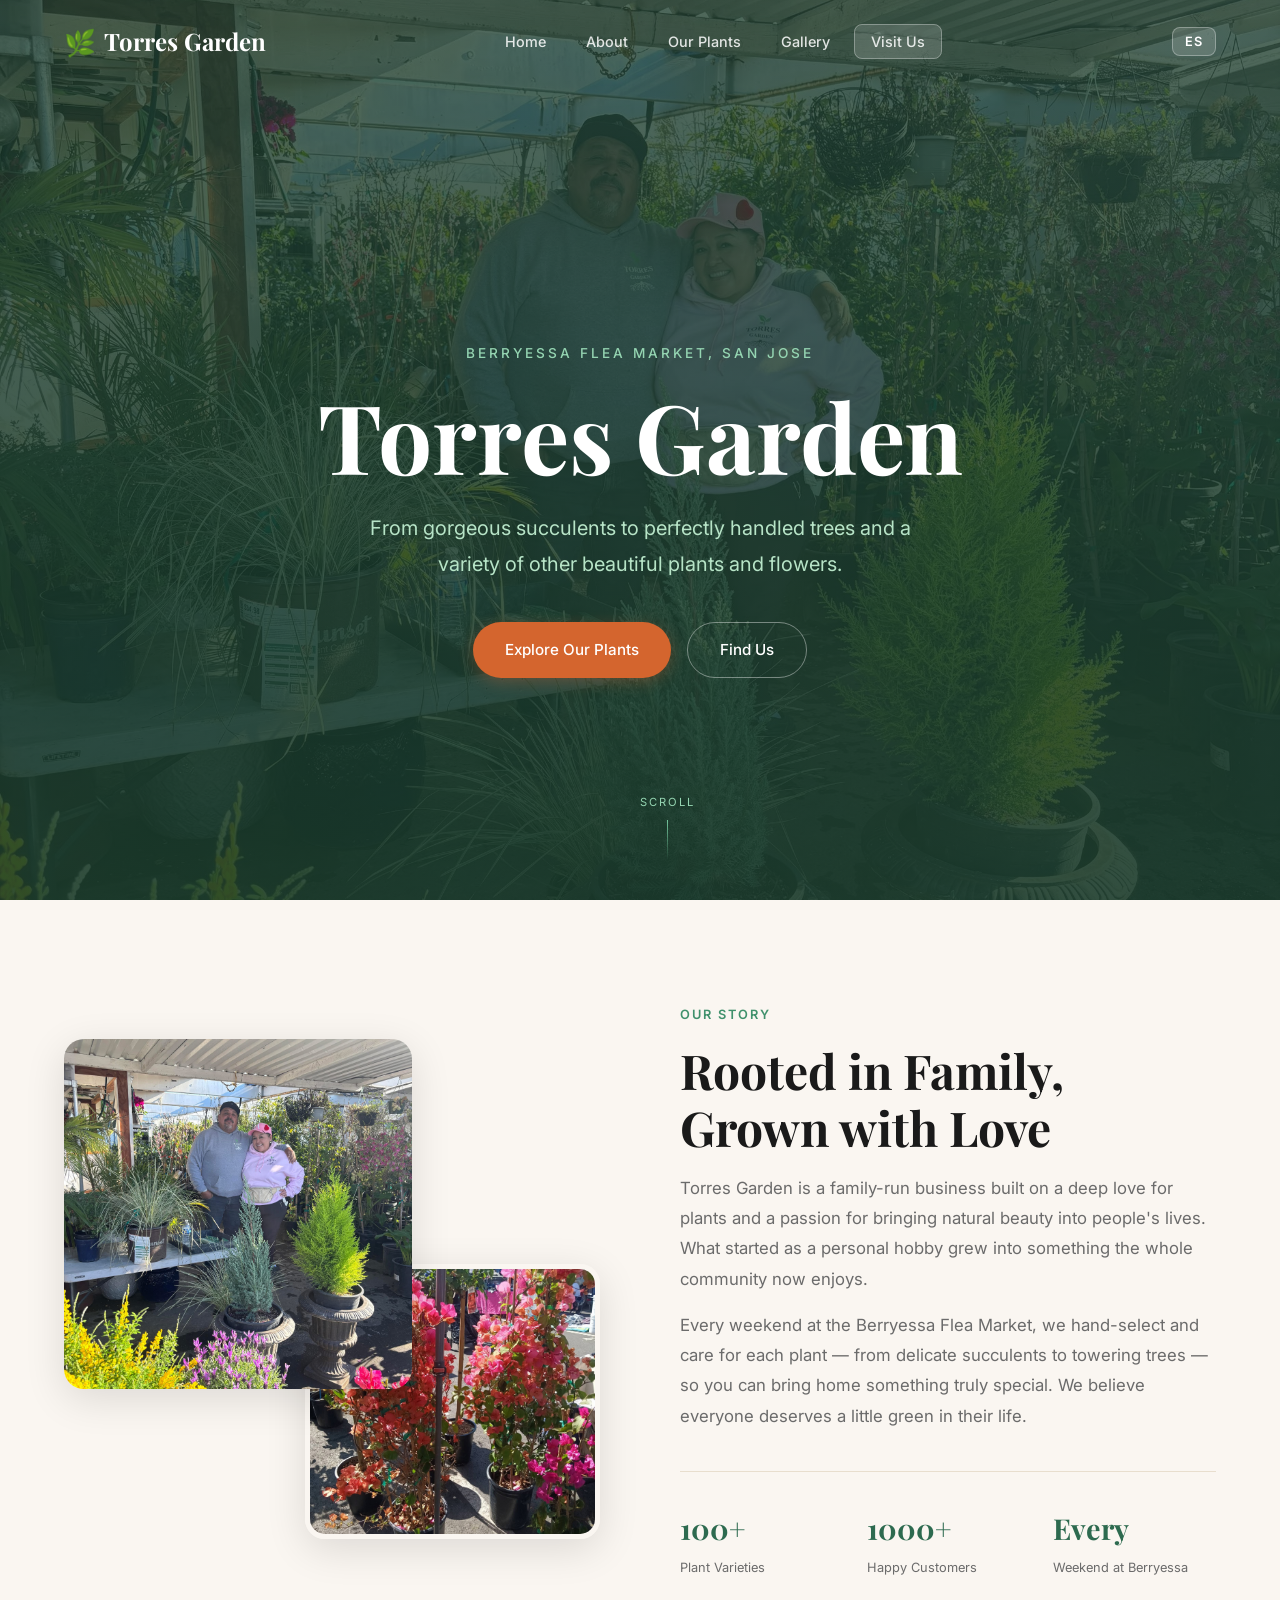
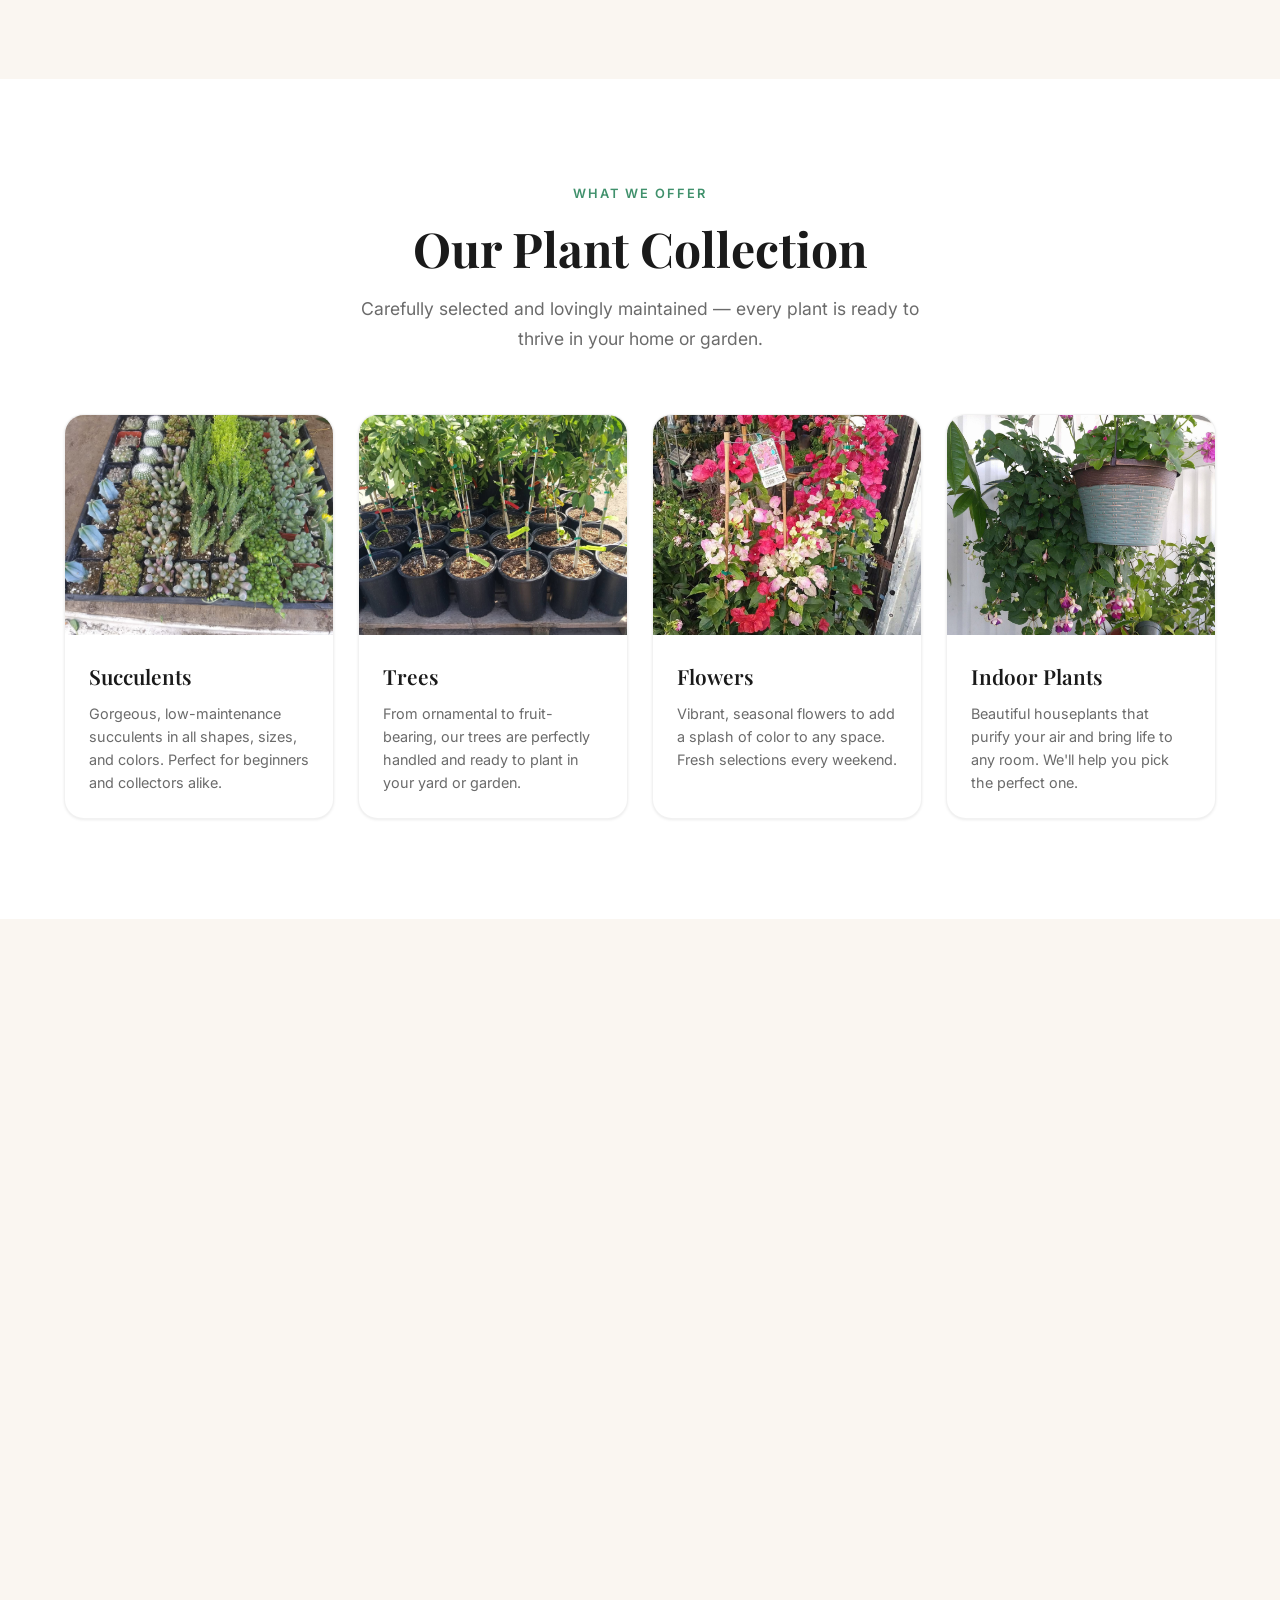
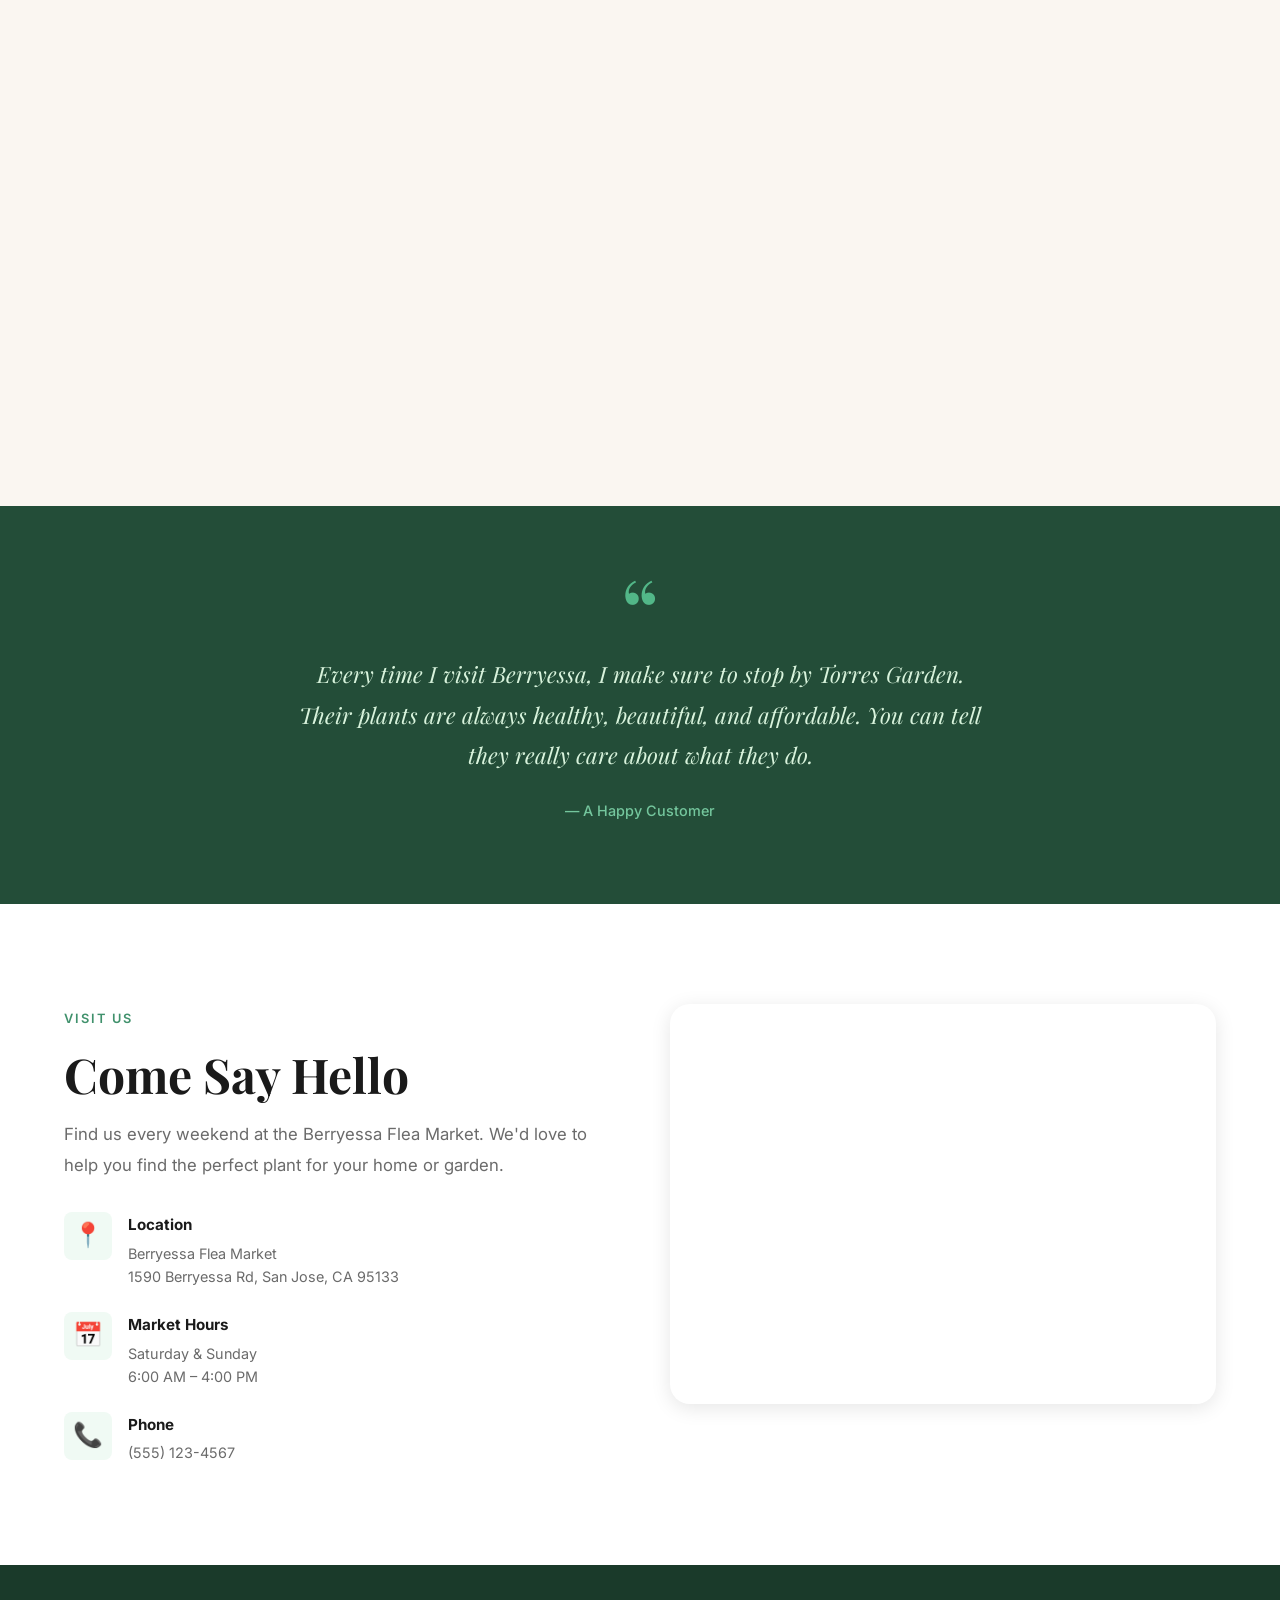
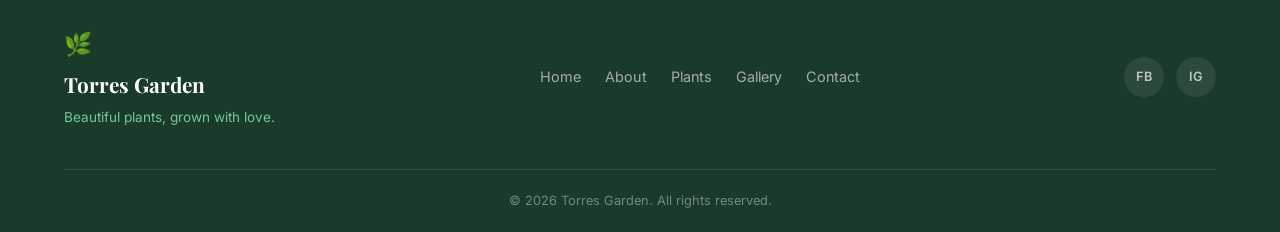
==== index.html @ 36e4b6ec "Site" ====
<!DOCTYPE html>
<html lang="en">
<head>
  <meta charset="UTF-8">
  <meta name="viewport" content="width=device-width, initial-scale=1.0">
  <title>Torres Garden — Beautiful Plants & Flowers | Berryessa Flea Market</title>
  <meta name="description" content="From gorgeous succulents to perfectly handled trees and a variety of other beautiful plants and flowers. Visit Torres Garden at the Berryessa Flea Market.">
  <link rel="preconnect" href="https://fonts.googleapis.com">
  <link rel="preconnect" href="https://fonts.gstatic.com" crossorigin>
  <link href="https://fonts.googleapis.com/css2?family=Playfair+Display:ital,wght@0,400;0,600;0,700;1,400&family=Inter:wght@300;400;500;600&display=swap" rel="stylesheet">
  <link rel="stylesheet" href="styles.css">
</head>
<body>
  <!-- Navigation -->
  <nav class="navbar" id="navbar">
    <div class="nav-container">
      <a href="#home" class="nav-logo">
        <span class="logo-icon">&#127807;</span>
        Torres Garden
      </a>
      <button class="nav-toggle" id="navToggle" aria-label="Toggle menu">
        <span></span>
        <span></span>
        <span></span>
      </button>
      <ul class="nav-links" id="navLinks">
        <li><a href="#home" data-i18n="nav_home">Home</a></li>
        <li><a href="#about" data-i18n="nav_about">About</a></li>
        <li><a href="#plants" data-i18n="nav_plants">Our Plants</a></li>
        <li><a href="#gallery" data-i18n="nav_gallery">Gallery</a></li>
        <li><a href="#contact" class="nav-cta" data-i18n="nav_contact">Visit Us</a></li>
      </ul>
      <button class="lang-toggle" id="langToggle" aria-label="Switch language">ES</button>
    </div>
  </nav>

  <!-- Hero Section -->
  <section class="hero" id="home" style="background-image: url('images/main.JPG');">
    <div class="hero-overlay"></div>
    <div class="hero-content">
      <p class="hero-subtitle" data-i18n="hero_subtitle">Berryessa Flea Market, San Jose</p>
      <h1 class="hero-title">Torres Garden</h1>
      <p class="hero-description" data-i18n="hero_description">From gorgeous succulents to perfectly handled trees and a variety of other beautiful plants and flowers.</p>
      <div class="hero-buttons">
        <a href="#plants" class="btn btn-primary" data-i18n="hero_btn_explore">Explore Our Plants</a>
        <a href="#contact" class="btn btn-outline" data-i18n="hero_btn_find">Find Us</a>
      </div>
    </div>
    <div class="hero-scroll">
      <span data-i18n="hero_scroll">Scroll</span>
      <div class="scroll-line"></div>
    </div>
  </section>

  <!-- About Section -->
  <section class="section about" id="about">
    <div class="container">
      <div class="about-grid">
        <div class="about-images">
          <div class="about-img about-img-1">
            <img src="images/main.JPG" alt="Torres Garden owners at their booth" loading="lazy">
          </div>
          <div class="about-img about-img-2">
            <img src="images/IMG_7987.JPG" alt="Colorful bougainvillea at the market" loading="lazy">
          </div>
        </div>
        <div class="about-content">
          <span class="section-tag" data-i18n="about_tag">Our Story</span>
          <h2 class="section-title" data-i18n="about_title">Rooted in Family,<br>Grown with Love</h2>
          <p class="about-text" data-i18n="about_text_1">Torres Garden is a family-run business built on a deep love for plants and a passion for bringing natural beauty into people's lives. What started as a personal hobby grew into something the whole community now enjoys.</p>
          <p class="about-text" data-i18n="about_text_2">Every weekend at the Berryessa Flea Market, we hand-select and care for each plant — from delicate succulents to towering trees — so you can bring home something truly special. We believe everyone deserves a little green in their life.</p>
          <div class="about-stats">
            <div class="stat">
              <span class="stat-number">100+</span>
              <span class="stat-label" data-i18n="stat_varieties">Plant Varieties</span>
            </div>
            <div class="stat">
              <span class="stat-number">1000+</span>
              <span class="stat-label" data-i18n="stat_customers">Happy Customers</span>
            </div>
            <div class="stat">
              <span class="stat-number" data-i18n="stat_every">Every</span>
              <span class="stat-label" data-i18n="stat_weekend">Weekend at Berryessa</span>
            </div>
          </div>
        </div>
      </div>
    </div>
  </section>

  <!-- Plants Section -->
  <section class="section plants" id="plants">
    <div class="container">
      <div class="section-header">
        <span class="section-tag" data-i18n="plants_tag">What We Offer</span>
        <h2 class="section-title" data-i18n="plants_title">Our Plant Collection</h2>
        <p class="section-subtitle" data-i18n="plants_subtitle">Carefully selected and lovingly maintained — every plant is ready to thrive in your home or garden.</p>
      </div>
      <div class="plants-grid">
        <div class="plant-card">
          <div class="plant-card-img">
            <img src="images/IMG_7992.JPG" alt="Variety of beautiful succulents" loading="lazy">
          </div>
          <div class="plant-card-body">
            <h3 data-i18n="card_succulents_title">Succulents</h3>
            <p data-i18n="card_succulents_text">Gorgeous, low-maintenance succulents in all shapes, sizes, and colors. Perfect for beginners and collectors alike.</p>
          </div>
        </div>
        <div class="plant-card">
          <div class="plant-card-img">
            <img src="images/IMG_7984.JPG" alt="Citrus trees ready for planting" loading="lazy">
          </div>
          <div class="plant-card-body">
            <h3 data-i18n="card_trees_title">Trees</h3>
            <p data-i18n="card_trees_text">From ornamental to fruit-bearing, our trees are perfectly handled and ready to plant in your yard or garden.</p>
          </div>
        </div>
        <div class="plant-card">
          <div class="plant-card-img">
            <img src="images/IMG_7980.JPG" alt="Vibrant bougainvillea flowers" loading="lazy">
          </div>
          <div class="plant-card-body">
            <h3 data-i18n="card_flowers_title">Flowers</h3>
            <p data-i18n="card_flowers_text">Vibrant, seasonal flowers to add a splash of color to any space. Fresh selections every weekend.</p>
          </div>
        </div>
        <div class="plant-card">
          <div class="plant-card-img">
            <img src="images/IMG_7981.JPG" alt="Hanging basket with fuchsia" loading="lazy">
          </div>
          <div class="plant-card-body">
            <h3 data-i18n="card_indoor_title">Indoor Plants</h3>
            <p data-i18n="card_indoor_text">Beautiful houseplants that purify your air and bring life to any room. We'll help you pick the perfect one.</p>
          </div>
        </div>
      </div>
    </div>
  </section>

  <!-- Gallery Section -->
  <section class="section gallery" id="gallery">
    <div class="container">
      <div class="section-header">
        <span class="section-tag" data-i18n="gallery_tag">Gallery</span>
        <h2 class="section-title" data-i18n="gallery_title">A Look at Our Work</h2>
        <p class="section-subtitle" data-i18n="gallery_subtitle">Every plant tells a story. Here are some of our favorites.</p>
      </div>
      <div class="gallery-grid">
        <div class="gallery-item gallery-item-tall">
          <img src="images/IMG_7993.JPG" alt="Colorful bougainvillea and flower display" loading="lazy">
        </div>
        <div class="gallery-item">
          <img src="images/IMG_7983.JPG" alt="Pink calla lilies" loading="lazy">
        </div>
        <div class="gallery-item">
          <img src="images/IMG_7988.JPG" alt="Purple bougainvillea" loading="lazy">
        </div>
        <div class="gallery-item gallery-item-wide">
          <img src="images/IMG_7990.PNG" alt="Orchids on display" loading="lazy">
        </div>
        <div class="gallery-item">
          <img src="images/IMG_7991.jpg" alt="Citrus fruit tree" loading="lazy">
        </div>
        <div class="gallery-item">
          <img src="images/IMG_7986.JPG" alt="Blooming trees" loading="lazy">
        </div>
        <div class="gallery-item">
          <img src="images/IMG_7985.JPG" alt="Young trees in pots" loading="lazy">
        </div>
        <div class="gallery-item">
          <img src="images/IMG_7982.JPG" alt="Hanging basket detail" loading="lazy">
        </div>
      </div>
    </div>
  </section>

  <!-- Testimonial Section -->
  <section class="section testimonial">
    <div class="container">
      <div class="testimonial-card">
        <div class="testimonial-quote">&#8220;</div>
        <p class="testimonial-text" data-i18n="testimonial_text">Every time I visit Berryessa, I make sure to stop by Torres Garden. Their plants are always healthy, beautiful, and affordable. You can tell they really care about what they do.</p>
        <p class="testimonial-author" data-i18n="testimonial_author">— A Happy Customer</p>
      </div>
    </div>
  </section>

  <!-- Contact / Location Section -->
  <section class="section contact" id="contact">
    <div class="container">
      <div class="contact-grid">
        <div class="contact-info">
          <span class="section-tag" data-i18n="contact_tag">Visit Us</span>
          <h2 class="section-title" data-i18n="contact_title">Come Say Hello</h2>
          <p class="contact-text" data-i18n="contact_text">Find us every weekend at the Berryessa Flea Market. We'd love to help you find the perfect plant for your home or garden.</p>
          <div class="contact-details">
            <div class="contact-item">
              <div class="contact-icon">&#128205;</div>
              <div>
                <strong data-i18n="contact_location">Location</strong>
                <p>Berryessa Flea Market<br>1590 Berryessa Rd, San Jose, CA 95133</p>
              </div>
            </div>
            <div class="contact-item">
              <div class="contact-icon">&#128197;</div>
              <div>
                <strong data-i18n="contact_hours_label">Market Hours</strong>
                <p data-i18n="contact_hours_value">Saturday &amp; Sunday<br>6:00 AM – 4:00 PM</p>
              </div>
            </div>
            <div class="contact-item">
              <div class="contact-icon">&#128222;</div>
              <div>
                <strong data-i18n="contact_phone_label">Phone</strong>
                <p>(555) 123-4567</p>
              </div>
            </div>
          </div>
        </div>
        <div class="contact-map">
          <iframe
            src="https://maps.google.com/maps?q=1590+Berryessa+Rd,+San+Jose,+CA+95133&t=&z=15&ie=UTF8&iwloc=&output=embed"
            width="100%"
            height="100%"
            style="border:0; border-radius: 20px;"
            allowfullscreen=""
            loading="lazy"
            title="Berryessa Flea Market location">
          </iframe>
        </div>
      </div>
    </div>
  </section>

  <!-- Footer -->
  <footer class="footer">
    <div class="container">
      <div class="footer-content">
        <div class="footer-brand">
          <span class="logo-icon">&#127807;</span>
          <span class="footer-name">Torres Garden</span>
          <p class="footer-tagline" data-i18n="footer_tagline">Beautiful plants, grown with love.</p>
        </div>
        <div class="footer-links">
          <a href="#home" data-i18n="nav_home">Home</a>
          <a href="#about" data-i18n="nav_about">About</a>
          <a href="#plants" data-i18n="footer_plants">Plants</a>
          <a href="#gallery" data-i18n="nav_gallery">Gallery</a>
          <a href="#contact" data-i18n="footer_contact">Contact</a>
        </div>
        <div class="footer-social">
          <a href="#" class="social-link" aria-label="Facebook">FB</a>
          <a href="#" class="social-link" aria-label="Instagram">IG</a>
        </div>
      </div>
      <div class="footer-bottom">
        <p data-i18n="footer_copyright">&copy; 2026 Torres Garden. All rights reserved.</p>
      </div>
    </div>
  </footer>

  <script src="script.js"></script>
</body>
</html>
---- styles.css ----
/* ============================================
   Torres Garden — Stylesheet
   ============================================ */

/* --- CSS Variables --- */
:root {
  --green-900: #1a3a2a;
  --green-800: #234d38;
  --green-700: #2d6a4f;
  --green-600: #40916c;
  --green-500: #52b788;
  --green-400: #74c69d;
  --green-300: #95d5b2;
  --green-200: #b7e4c7;
  --green-100: #d8f3dc;
  --green-50: #f0faf4;

  --terracotta-600: #c1440e;
  --terracotta-500: #d4652e;
  --terracotta-400: #e07c4a;
  --terracotta-300: #e8a47a;
  --terracotta-100: #fdf0e8;

  --sand-100: #faf6f1;
  --sand-200: #f2ebe0;
  --sand-300: #e8dece;

  --text-900: #1a1a1a;
  --text-700: #3d3d3d;
  --text-500: #6b6b6b;
  --text-300: #a3a3a3;

  --white: #ffffff;
  --shadow-sm: 0 1px 3px rgba(0,0,0,0.08);
  --shadow-md: 0 4px 20px rgba(0,0,0,0.1);
  --shadow-lg: 0 10px 40px rgba(0,0,0,0.12);
  --shadow-xl: 0 20px 60px rgba(0,0,0,0.15);

  --radius-sm: 8px;
  --radius-md: 12px;
  --radius-lg: 20px;
  --radius-xl: 28px;

  --font-display: 'Playfair Display', Georgia, serif;
  --font-body: 'Inter', -apple-system, sans-serif;

  --transition: 0.3s cubic-bezier(0.4, 0, 0.2, 1);
}

/* --- Reset & Base --- */
*, *::before, *::after {
  margin: 0;
  padding: 0;
  box-sizing: border-box;
}

html {
  scroll-behavior: smooth;
  scroll-padding-top: 80px;
}

body {
  font-family: var(--font-body);
  color: var(--text-700);
  line-height: 1.7;
  background: var(--white);
  overflow-x: hidden;
}

img {
  max-width: 100%;
  display: block;
}

a {
  text-decoration: none;
  color: inherit;
}

/* --- Container --- */
.container {
  max-width: 1200px;
  margin: 0 auto;
  padding: 0 24px;
}

/* --- Section --- */
.section {
  padding: 100px 0;
}

.section-tag {
  display: inline-block;
  font-family: var(--font-body);
  font-size: 0.8rem;
  font-weight: 600;
  letter-spacing: 2px;
  text-transform: uppercase;
  color: var(--green-600);
  margin-bottom: 16px;
}

.section-title {
  font-family: var(--font-display);
  font-size: clamp(2rem, 4vw, 3rem);
  font-weight: 700;
  color: var(--text-900);
  line-height: 1.2;
  margin-bottom: 16px;
}

.section-subtitle {
  font-size: 1.1rem;
  color: var(--text-500);
  max-width: 560px;
  margin: 0 auto;
}

.section-header {
  text-align: center;
  margin-bottom: 60px;
}

/* --- Placeholder Images --- */
.placeholder-img {
  width: 100%;
  height: 100%;
  display: flex;
  flex-direction: column;
  align-items: center;
  justify-content: center;
  background: linear-gradient(135deg, var(--green-100), var(--sand-200));
  border-radius: var(--radius-md);
  position: relative;
  overflow: hidden;
}

.placeholder-img span {
  font-size: 3.5rem;
  margin-bottom: 8px;
}

.placeholder-img::after {
  content: attr(data-label);
  font-size: 0.75rem;
  font-weight: 500;
  color: var(--green-700);
  letter-spacing: 1px;
  text-transform: uppercase;
  opacity: 0.7;
}

.placeholder-img p {
  font-size: 0.8rem;
  color: var(--text-500);
  margin-top: 4px;
}

/* ============================================
   NAVIGATION
   ============================================ */
.navbar {
  position: fixed;
  top: 0;
  left: 0;
  right: 0;
  z-index: 1000;
  padding: 20px 0;
  transition: var(--transition);
}

.navbar.scrolled {
  background: rgba(255, 255, 255, 0.95);
  backdrop-filter: blur(20px);
  padding: 12px 0;
  box-shadow: var(--shadow-sm);
}

.nav-container {
  max-width: 1200px;
  margin: 0 auto;
  padding: 0 24px;
  display: flex;
  align-items: center;
  justify-content: space-between;
}

.nav-logo {
  font-family: var(--font-display);
  font-size: 1.5rem;
  font-weight: 700;
  color: var(--white);
  display: flex;
  align-items: center;
  gap: 8px;
  transition: var(--transition);
}

.navbar.scrolled .nav-logo {
  color: var(--green-800);
}

.logo-icon {
  font-size: 1.6rem;
}

.nav-links {
  display: flex;
  align-items: center;
  gap: 8px;
  list-style: none;
}

.nav-links a {
  font-size: 0.9rem;
  font-weight: 500;
  color: rgba(255, 255, 255, 0.85);
  padding: 8px 16px;
  border-radius: var(--radius-sm);
  transition: var(--transition);
}

.nav-links a:hover {
  color: var(--white);
  background: rgba(255, 255, 255, 0.1);
}

.navbar.scrolled .nav-links a {
  color: var(--text-700);
}

.navbar.scrolled .nav-links a:hover {
  color: var(--green-700);
  background: var(--green-50);
}

.nav-cta {
  background: rgba(255, 255, 255, 0.15) !important;
  border: 1px solid rgba(255, 255, 255, 0.3);
}

.nav-cta:hover {
  background: rgba(255, 255, 255, 0.25) !important;
}

.navbar.scrolled .nav-cta {
  background: var(--green-700) !important;
  color: var(--white) !important;
  border-color: var(--green-700);
}

.navbar.scrolled .nav-cta:hover {
  background: var(--green-800) !important;
}

/* Language Toggle */
.lang-toggle {
  font-family: var(--font-body);
  font-size: 0.8rem;
  font-weight: 600;
  letter-spacing: 1px;
  color: var(--white);
  background: rgba(255, 255, 255, 0.15);
  border: 1.5px solid rgba(255, 255, 255, 0.3);
  border-radius: var(--radius-sm);
  padding: 6px 12px;
  cursor: pointer;
  transition: var(--transition);
  margin-left: 8px;
}

.lang-toggle:hover {
  background: rgba(255, 255, 255, 0.25);
}

.navbar.scrolled .lang-toggle {
  color: var(--green-800);
  background: var(--green-50);
  border-color: var(--green-200);
}

.navbar.scrolled .lang-toggle:hover {
  background: var(--green-100);
}

/* Mobile Toggle */
.nav-toggle {
  display: none;
  flex-direction: column;
  gap: 5px;
  background: none;
  border: none;
  cursor: pointer;
  padding: 4px;
}

.nav-toggle span {
  width: 24px;
  height: 2px;
  background: var(--white);
  border-radius: 2px;
  transition: var(--transition);
}

.navbar.scrolled .nav-toggle span {
  background: var(--text-700);
}

/* ============================================
   HERO
   ============================================ */
.hero {
  position: relative;
  min-height: 100vh;
  display: flex;
  align-items: center;
  justify-content: center;
  background-color: var(--green-900);
  background-image: url('images/main.JPG');
  background-size: cover;
  background-position: center 30%;
  overflow: hidden;
}

.hero::before {
  content: '';
  position: absolute;
  inset: 0;
  background: rgba(26, 58, 42, 0.65);
}

.hero-overlay {
  position: absolute;
  inset: 0;
  background: linear-gradient(to bottom, rgba(26, 58, 42, 0.3), rgba(26, 58, 42, 0.7));
}

.hero-content {
  position: relative;
  text-align: center;
  padding: 0 24px;
  padding-top: 120px;
  max-width: 800px;
}

.hero-subtitle {
  font-size: 0.85rem;
  font-weight: 500;
  letter-spacing: 3px;
  text-transform: uppercase;
  color: var(--green-300);
  margin-bottom: 20px;
  opacity: 0;
  transform: translateY(20px);
  animation: fadeUp 0.8s 0.2s forwards;
}

.hero-title {
  font-family: var(--font-display);
  font-size: clamp(3rem, 8vw, 6rem);
  font-weight: 700;
  color: var(--white);
  line-height: 1.05;
  margin-bottom: 24px;
  opacity: 0;
  transform: translateY(20px);
  animation: fadeUp 0.8s 0.4s forwards;
}

.hero-description {
  font-size: clamp(1rem, 2vw, 1.25rem);
  color: var(--green-200);
  max-width: 560px;
  margin: 0 auto 40px;
  line-height: 1.8;
  opacity: 0;
  transform: translateY(20px);
  animation: fadeUp 0.8s 0.6s forwards;
}

.hero-buttons {
  display: flex;
  gap: 16px;
  justify-content: center;
  flex-wrap: wrap;
  opacity: 0;
  transform: translateY(20px);
  animation: fadeUp 0.8s 0.8s forwards;
}

.hero-scroll {
  position: absolute;
  bottom: 40px;
  left: 50%;
  transform: translateX(-50%);
  display: flex;
  flex-direction: column;
  align-items: center;
  gap: 8px;
  opacity: 0;
  animation: fadeUp 0.8s 1.2s forwards;
}

.hero-scroll span {
  font-size: 0.7rem;
  letter-spacing: 2px;
  text-transform: uppercase;
  color: var(--green-300);
}

.scroll-line {
  width: 1px;
  height: 40px;
  background: linear-gradient(to bottom, var(--green-400), transparent);
  animation: scrollPulse 2s infinite;
}

/* --- Buttons --- */
.btn {
  display: inline-flex;
  align-items: center;
  padding: 14px 32px;
  font-family: var(--font-body);
  font-size: 0.95rem;
  font-weight: 500;
  border-radius: var(--radius-xl);
  transition: var(--transition);
  cursor: pointer;
  border: none;
}

.btn-primary {
  background: var(--terracotta-500);
  color: var(--white);
  box-shadow: 0 4px 15px rgba(212, 101, 46, 0.3);
}

.btn-primary:hover {
  background: var(--terracotta-600);
  transform: translateY(-2px);
  box-shadow: 0 6px 25px rgba(212, 101, 46, 0.4);
}

.btn-outline {
  background: transparent;
  color: var(--white);
  border: 1.5px solid rgba(255, 255, 255, 0.4);
}

.btn-outline:hover {
  background: rgba(255, 255, 255, 0.1);
  border-color: rgba(255, 255, 255, 0.7);
  transform: translateY(-2px);
}

/* ============================================
   ABOUT
   ============================================ */
.about {
  background: var(--sand-100);
}

.about-grid {
  display: grid;
  grid-template-columns: 1fr 1fr;
  gap: 80px;
  align-items: center;
}

.about-images {
  position: relative;
  height: 500px;
}

.about-img {
  position: absolute;
  border-radius: var(--radius-lg);
  overflow: hidden;
  box-shadow: var(--shadow-lg);
}

.about-img img {
  width: 100%;
  height: 100%;
  object-fit: cover;
}

.about-img-1 {
  width: 65%;
  height: 70%;
  top: 0;
  left: 0;
  z-index: 2;
}

.about-img-2 {
  width: 55%;
  height: 55%;
  bottom: 0;
  right: 0;
  z-index: 1;
  border: 5px solid var(--sand-100);
}

.about-text {
  font-size: 1.05rem;
  color: var(--text-500);
  margin-bottom: 16px;
  line-height: 1.8;
}

.about-stats {
  display: grid;
  grid-template-columns: repeat(3, 1fr);
  gap: 24px;
  margin-top: 40px;
  padding-top: 32px;
  border-top: 1px solid var(--sand-300);
}

.stat-number {
  display: block;
  font-family: var(--font-display);
  font-size: 1.8rem;
  font-weight: 700;
  color: var(--green-700);
}

.stat-label {
  display: block;
  font-size: 0.8rem;
  color: var(--text-500);
  margin-top: 4px;
}

/* ============================================
   PLANTS
   ============================================ */
.plants {
  background: var(--white);
}

.plants-grid {
  display: grid;
  grid-template-columns: repeat(4, 1fr);
  gap: 24px;
}

.plant-card {
  background: var(--white);
  border-radius: var(--radius-lg);
  overflow: hidden;
  box-shadow: var(--shadow-sm);
  border: 1px solid rgba(0, 0, 0, 0.05);
  transition: var(--transition);
}

.plant-card:hover {
  transform: translateY(-8px);
  box-shadow: var(--shadow-lg);
}

.plant-card-img {
  height: 220px;
  overflow: hidden;
}

.plant-card-img img {
  width: 100%;
  height: 100%;
  object-fit: cover;
  transition: transform 0.4s ease;
}

.plant-card:hover .plant-card-img img {
  transform: scale(1.08);
}

.placeholder-succulent { background: linear-gradient(135deg, #d8f3dc, #b7e4c7) !important; }
.placeholder-tree { background: linear-gradient(135deg, #b7e4c7, #95d5b2) !important; }
.placeholder-flower { background: linear-gradient(135deg, #fdf0e8, #e8a47a) !important; }
.placeholder-indoor { background: linear-gradient(135deg, #d8f3dc, #f0faf4) !important; }

.plant-card-body {
  padding: 24px;
}

.plant-card-body h3 {
  font-family: var(--font-display);
  font-size: 1.3rem;
  font-weight: 600;
  color: var(--text-900);
  margin-bottom: 8px;
}

.plant-card-body p {
  font-size: 0.9rem;
  color: var(--text-500);
  line-height: 1.6;
}

/* ============================================
   GALLERY
   ============================================ */
.gallery {
  background: var(--sand-100);
}

.gallery-grid {
  display: grid;
  grid-template-columns: repeat(4, 1fr);
  grid-auto-rows: 250px;
  gap: 16px;
}

.gallery-item {
  border-radius: var(--radius-md);
  overflow: hidden;
  cursor: pointer;
  transition: var(--transition);
}

.gallery-item img {
  width: 100%;
  height: 100%;
  object-fit: cover;
  transition: transform 0.4s ease;
}

.gallery-item:hover {
  transform: scale(1.02);
  box-shadow: var(--shadow-md);
}

.gallery-item:hover img {
  transform: scale(1.05);
}

.gallery-item-tall {
  grid-row: span 2;
}

.gallery-item-wide {
  grid-column: span 2;
}

.gallery-ph {
  border-radius: 0 !important;
}

/* ============================================
   TESTIMONIAL
   ============================================ */
.testimonial {
  background: var(--green-800);
  padding: 80px 0;
}

.testimonial-card {
  text-align: center;
  max-width: 700px;
  margin: 0 auto;
}

.testimonial-quote {
  font-family: var(--font-display);
  font-size: 6rem;
  color: var(--green-500);
  line-height: 0.5;
  margin-bottom: 20px;
}

.testimonial-text {
  font-family: var(--font-display);
  font-size: 1.4rem;
  font-style: italic;
  color: var(--green-100);
  line-height: 1.8;
  margin-bottom: 24px;
}

.testimonial-author {
  font-size: 0.9rem;
  color: var(--green-400);
  font-weight: 500;
}

/* ============================================
   CONTACT
   ============================================ */
.contact {
  background: var(--white);
}

.contact-grid {
  display: grid;
  grid-template-columns: 1fr 1fr;
  gap: 60px;
  align-items: start;
}

.contact-text {
  font-size: 1.05rem;
  color: var(--text-500);
  margin-bottom: 32px;
  line-height: 1.8;
}

.contact-details {
  display: flex;
  flex-direction: column;
  gap: 24px;
}

.contact-item {
  display: flex;
  gap: 16px;
  align-items: flex-start;
}

.contact-icon {
  font-size: 1.5rem;
  width: 48px;
  height: 48px;
  display: flex;
  align-items: center;
  justify-content: center;
  background: var(--green-50);
  border-radius: var(--radius-sm);
  flex-shrink: 0;
}

.contact-item strong {
  display: block;
  font-size: 0.95rem;
  color: var(--text-900);
  margin-bottom: 4px;
}

.contact-item p {
  font-size: 0.9rem;
  color: var(--text-500);
  line-height: 1.6;
}

.contact-map {
  height: 400px;
  border-radius: var(--radius-lg);
  overflow: hidden;
  box-shadow: var(--shadow-md);
}

.map-placeholder {
  height: 100%;
}

.map-placeholder .placeholder-img {
  border-radius: 0;
  background: linear-gradient(135deg, var(--green-100), var(--green-200));
}

/* ============================================
   FOOTER
   ============================================ */
.footer {
  background: var(--green-900);
  padding: 60px 0 0;
}

.footer-content {
  display: flex;
  align-items: center;
  justify-content: space-between;
  padding-bottom: 40px;
  border-bottom: 1px solid rgba(255, 255, 255, 0.1);
}

.footer-brand {
  display: flex;
  flex-direction: column;
  gap: 4px;
}

.footer-brand .logo-icon {
  font-size: 1.4rem;
}

.footer-name {
  font-family: var(--font-display);
  font-size: 1.3rem;
  font-weight: 700;
  color: var(--white);
}

.footer-tagline {
  font-size: 0.85rem;
  color: var(--green-400);
}

.footer-links {
  display: flex;
  gap: 24px;
}

.footer-links a {
  font-size: 0.9rem;
  color: rgba(255, 255, 255, 0.6);
  transition: var(--transition);
}

.footer-links a:hover {
  color: var(--white);
}

.footer-social {
  display: flex;
  gap: 12px;
}

.social-link {
  width: 40px;
  height: 40px;
  display: flex;
  align-items: center;
  justify-content: center;
  border-radius: 50%;
  background: rgba(255, 255, 255, 0.08);
  color: rgba(255, 255, 255, 0.7);
  font-size: 0.8rem;
  font-weight: 600;
  transition: var(--transition);
}

.social-link:hover {
  background: var(--green-600);
  color: var(--white);
}

.footer-bottom {
  padding: 20px 0;
  text-align: center;
}

.footer-bottom p {
  font-size: 0.8rem;
  color: rgba(255, 255, 255, 0.4);
}

/* ============================================
   ANIMATIONS
   ============================================ */
@keyframes fadeUp {
  to {
    opacity: 1;
    transform: translateY(0);
  }
}

@keyframes scrollPulse {
  0%, 100% { opacity: 0.4; }
  50% { opacity: 1; }
}

/* Scroll reveal */
.reveal {
  opacity: 0;
  transform: translateY(30px);
  transition: opacity 0.6s ease, transform 0.6s ease;
}

.reveal.visible {
  opacity: 1;
  transform: translateY(0);
}

/* ============================================
   RESPONSIVE
   ============================================ */
@media (max-width: 1024px) {
  .plants-grid {
    grid-template-columns: repeat(2, 1fr);
  }

  .about-grid {
    gap: 40px;
  }
}

@media (max-width: 768px) {
  .section {
    padding: 70px 0;
  }

  /* Mobile Nav */
  .nav-toggle {
    display: flex;
  }

  .nav-links {
    position: fixed;
    top: 0;
    right: -100%;
    width: 280px;
    height: 100vh;
    flex-direction: column;
    background: var(--white);
    padding: 80px 32px 32px;
    gap: 4px;
    box-shadow: var(--shadow-xl);
    transition: right 0.4s cubic-bezier(0.4, 0, 0.2, 1);
  }

  .nav-links.open {
    right: 0;
  }

  .nav-links a {
    color: var(--text-700) !important;
    font-size: 1.05rem;
    padding: 12px 16px;
  }

  .nav-links a:hover {
    background: var(--green-50) !important;
    color: var(--green-700) !important;
  }

  .nav-cta {
    background: var(--green-700) !important;
    color: var(--white) !important;
    border-color: var(--green-700) !important;
    text-align: center;
    margin-top: 12px;
  }

  /* Hero mobile */
  .hero {
    background-position: center 25%;
  }

  .hero-content {
    padding-top: 140px;
  }

  /* About */
  .about-grid {
    grid-template-columns: 1fr;
    gap: 40px;
  }

  .about-images {
    height: 350px;
  }

  /* Plants */
  .plants-grid {
    grid-template-columns: 1fr;
    max-width: 400px;
    margin: 0 auto;
  }

  /* Gallery */
  .gallery-grid {
    grid-template-columns: 1fr 1fr;
    grid-auto-rows: 200px;
  }

  .gallery-item-tall {
    grid-row: span 1;
  }

  .gallery-item-wide {
    grid-column: span 1;
  }

  /* Contact */
  .contact-grid {
    grid-template-columns: 1fr;
    gap: 40px;
  }

  .contact-map {
    height: 300px;
  }

  /* Footer */
  .footer-content {
    flex-direction: column;
    gap: 24px;
    text-align: center;
  }

  .footer-links {
    flex-wrap: wrap;
    justify-content: center;
  }

  /* Testimonial */
  .testimonial-text {
    font-size: 1.15rem;
  }
}

@media (max-width: 480px) {
  .hero {
    background-position: center 20%;
  }

  .hero-content {
    padding-top: 160px;
  }

  .hero-buttons {
    flex-direction: column;
    align-items: center;
  }

  .btn {
    width: 100%;
    max-width: 280px;
    justify-content: center;
  }

  .about-stats {
    grid-template-columns: 1fr;
    text-align: center;
  }

  .gallery-grid {
    grid-template-columns: 1fr;
  }
}
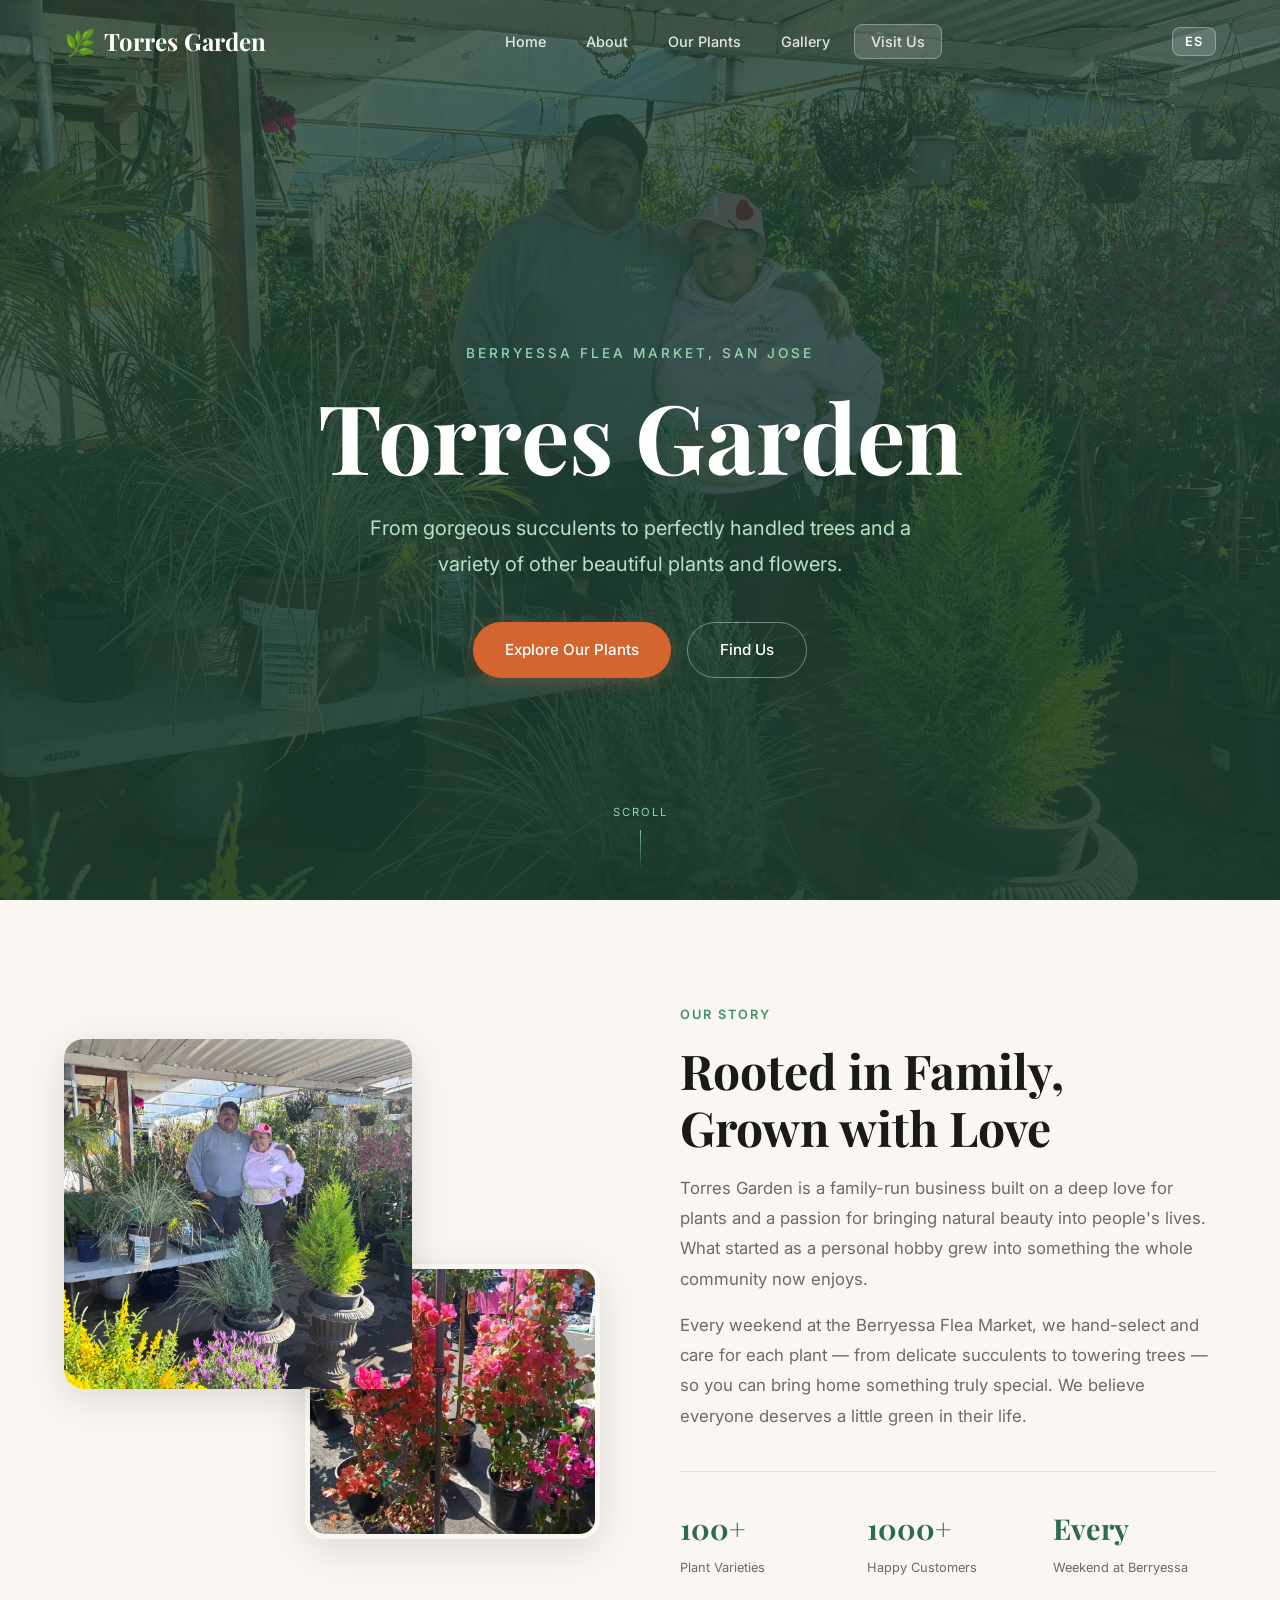
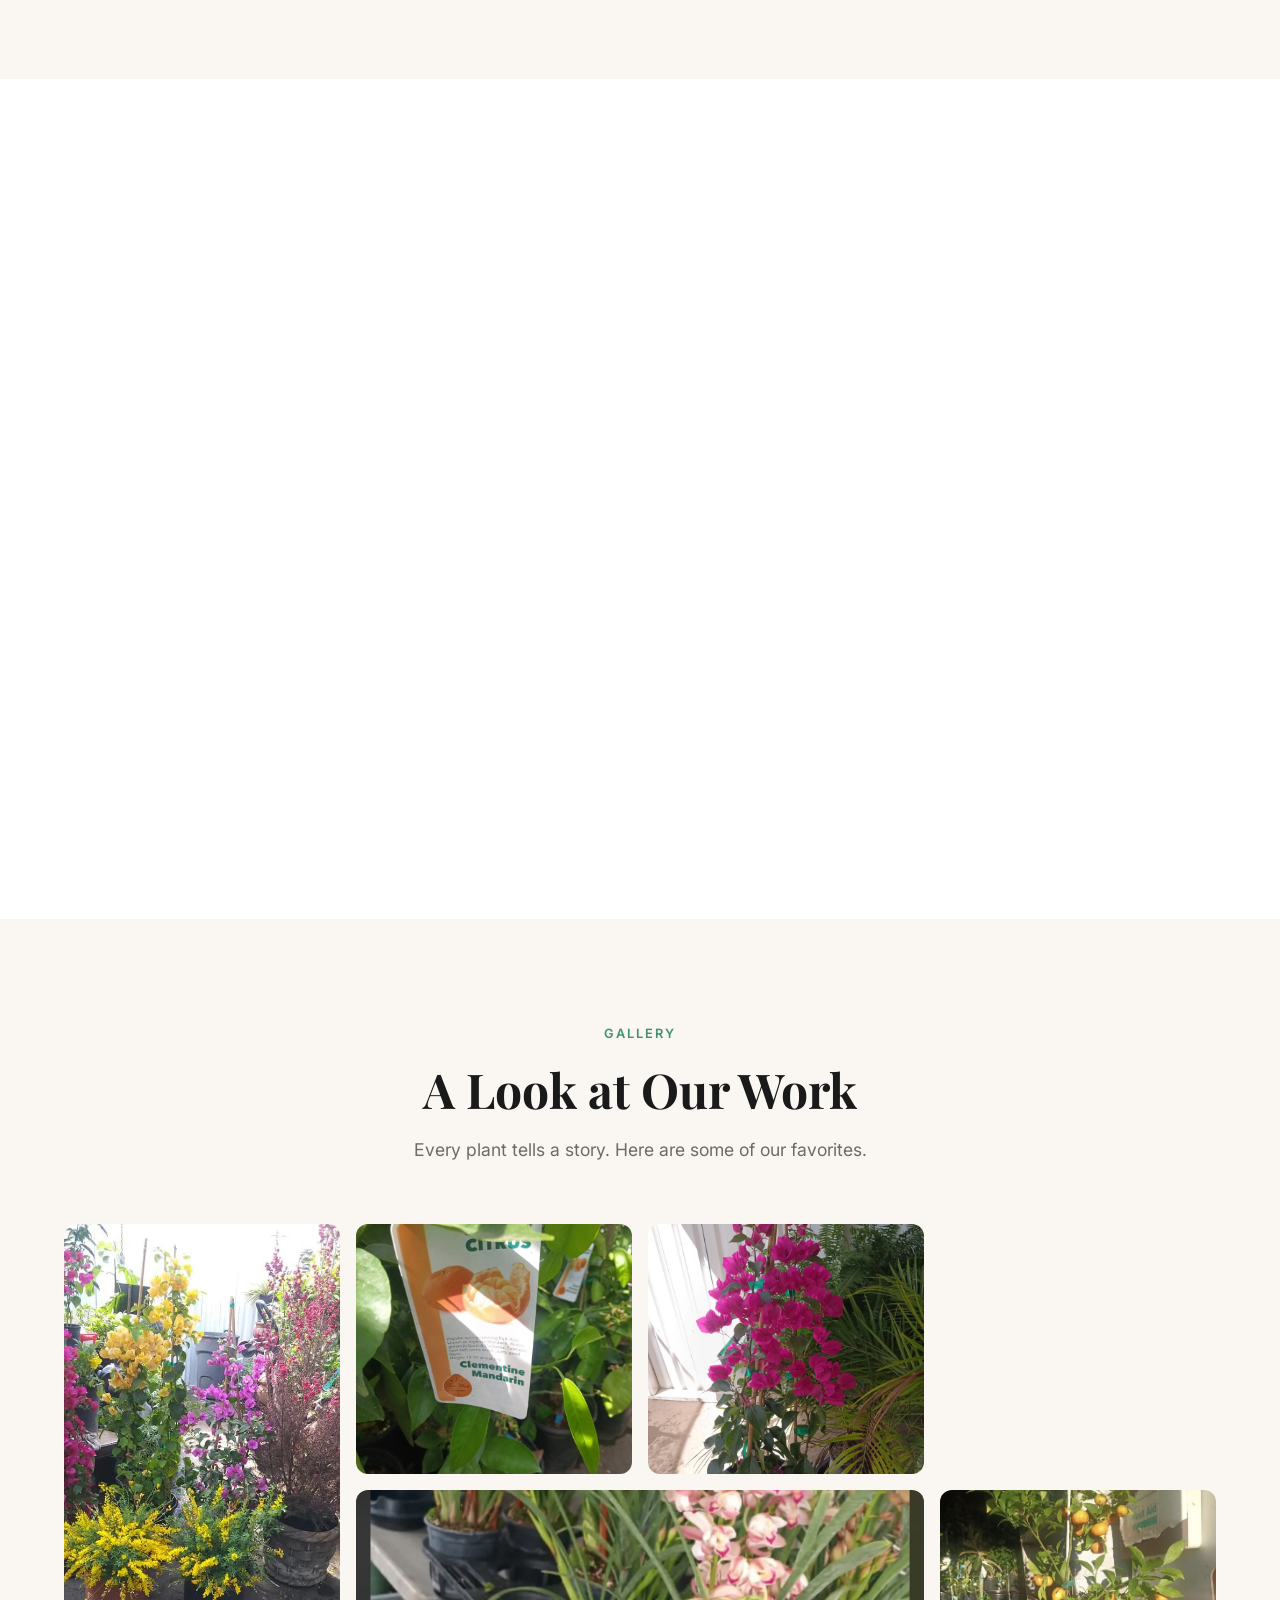
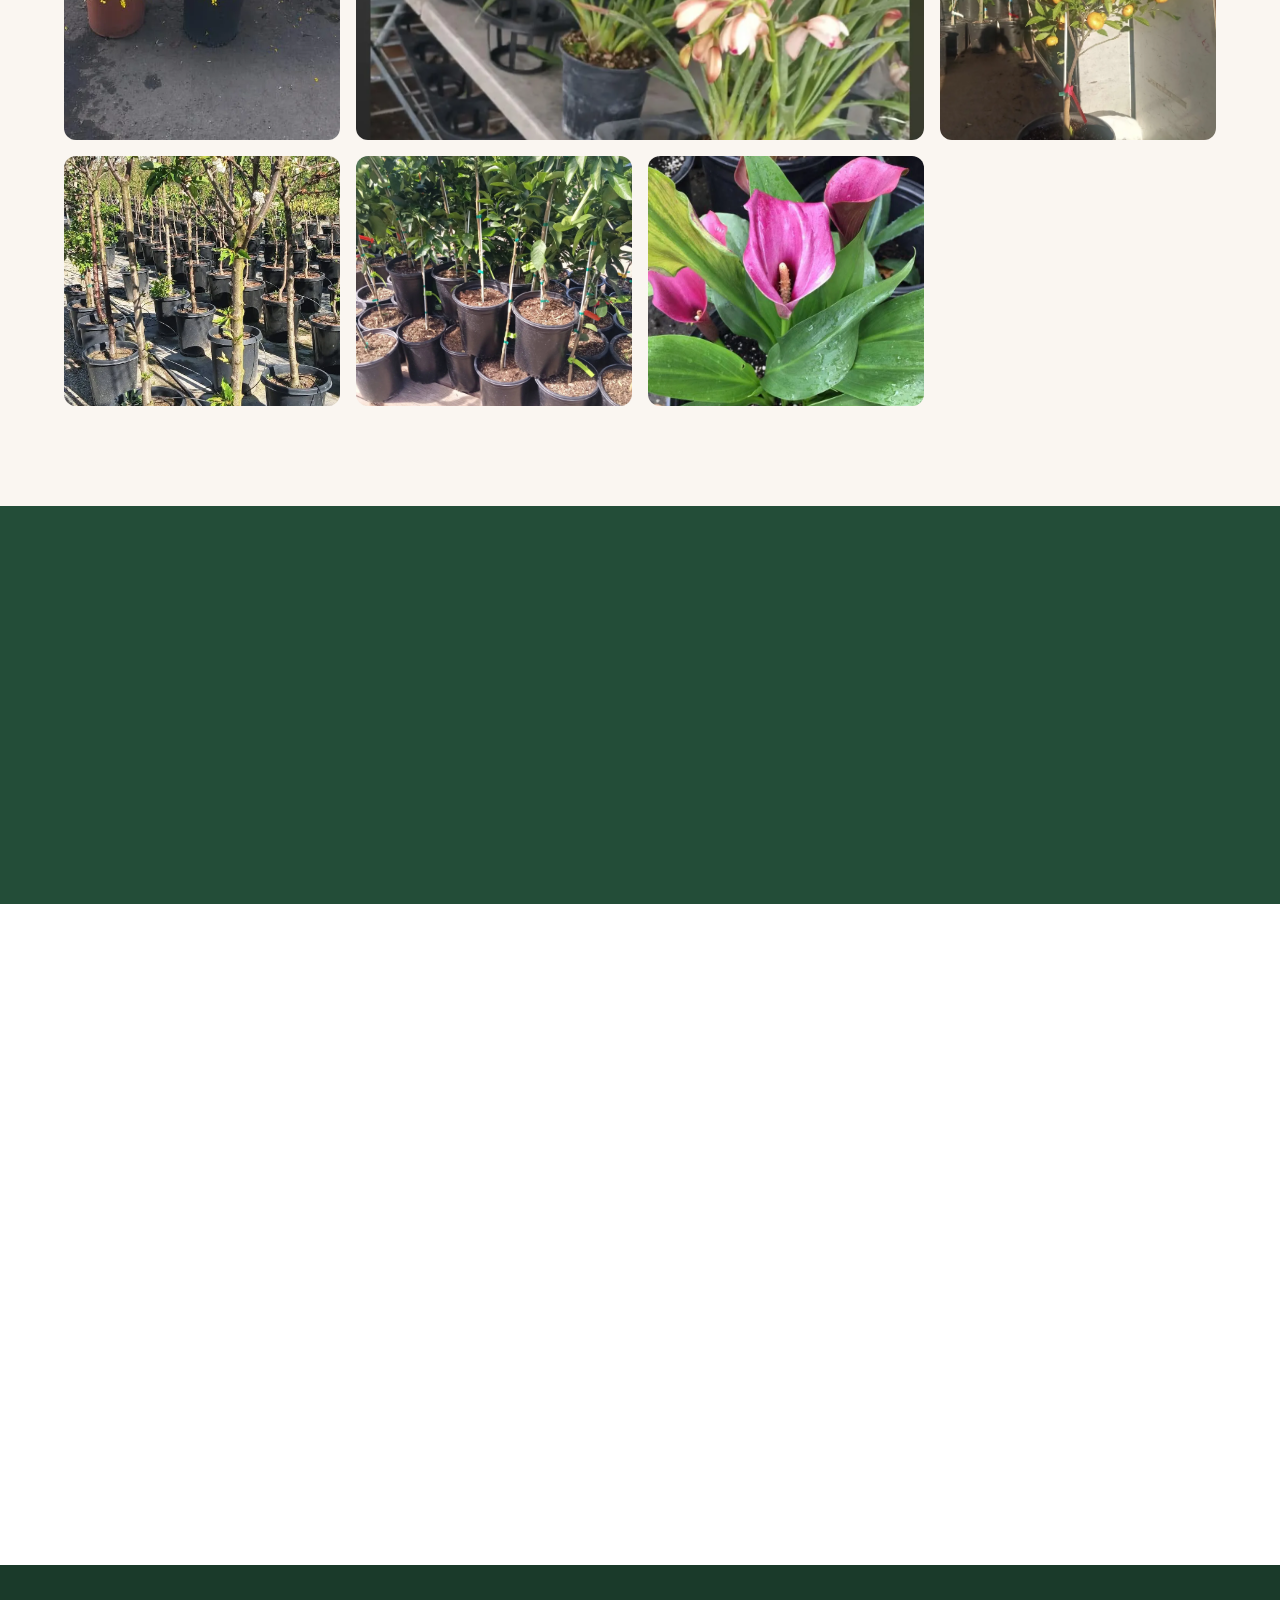
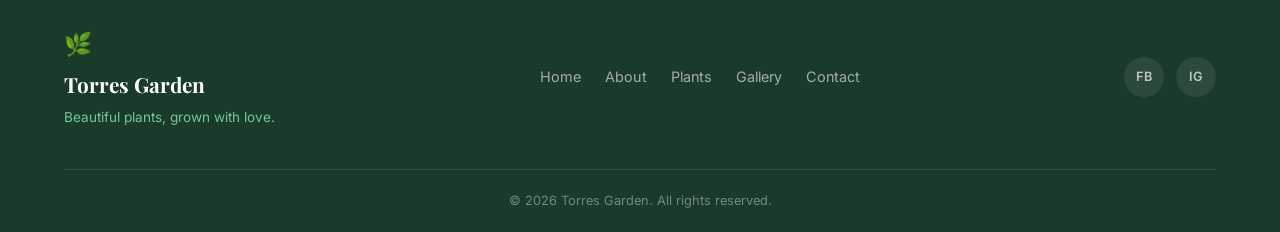
==== commit 98d077c6: "HTML shows webp instead of jpg" ====
--- a/index.html
+++ b/index.html
@@ -35,7 +35,7 @@
   </nav>
 
   <!-- Hero Section -->
-  <section class="hero" id="home" style="background-image: url('images/main.JPG');">
+  <section class="hero" id="home" style="background-image: url('images/main.webp');">
     <div class="hero-overlay"></div>
     <div class="hero-content">
       <p class="hero-subtitle" data-i18n="hero_subtitle">Berryessa Flea Market, San Jose</p>
@@ -58,10 +58,10 @@
       <div class="about-grid">
         <div class="about-images">
           <div class="about-img about-img-1">
-            <img src="images/main.JPG" alt="Torres Garden owners at their booth" loading="lazy">
+            <img src="images/main.webp" alt="Torres Garden owners at their booth" loading="lazy">
           </div>
           <div class="about-img about-img-2">
-            <img src="images/IMG_7987.JPG" alt="Colorful bougainvillea at the market" loading="lazy">
+            <img src="images/IMG_7987.webp" alt="Colorful bougainvillea at the market" loading="lazy">
           </div>
         </div>
         <div class="about-content">
@@ -99,7 +99,7 @@
       <div class="plants-grid">
         <div class="plant-card">
           <div class="plant-card-img">
-            <img src="images/IMG_7992.JPG" alt="Variety of beautiful succulents" loading="lazy">
+            <img src="images/IMG_7992.webp" alt="Variety of beautiful succulents" loading="lazy">
           </div>
           <div class="plant-card-body">
             <h3 data-i18n="card_succulents_title">Succulents</h3>
@@ -108,7 +108,7 @@
         </div>
         <div class="plant-card">
           <div class="plant-card-img">
-            <img src="images/IMG_7984.JPG" alt="Citrus trees ready for planting" loading="lazy">
+            <img src="images/IMG_7984.webp" alt="Citrus trees ready for planting" loading="lazy">
           </div>
           <div class="plant-card-body">
             <h3 data-i18n="card_trees_title">Trees</h3>
@@ -117,7 +117,7 @@
         </div>
         <div class="plant-card">
           <div class="plant-card-img">
-            <img src="images/IMG_7980.JPG" alt="Vibrant bougainvillea flowers" loading="lazy">
+            <img src="images/IMG_7980.webp" alt="Vibrant bougainvillea flowers" loading="lazy">
           </div>
           <div class="plant-card-body">
             <h3 data-i18n="card_flowers_title">Flowers</h3>
@@ -126,7 +126,7 @@
         </div>
         <div class="plant-card">
           <div class="plant-card-img">
-            <img src="images/IMG_7981.JPG" alt="Hanging basket with fuchsia" loading="lazy">
+            <img src="images/IMG_7981.webp" alt="Hanging basket with fuchsia" loading="lazy">
           </div>
           <div class="plant-card-body">
             <h3 data-i18n="card_indoor_title">Indoor Plants</h3>
@@ -147,28 +147,28 @@
       </div>
       <div class="gallery-grid">
         <div class="gallery-item gallery-item-tall">
-          <img src="images/IMG_7993.JPG" alt="Colorful bougainvillea and flower display" loading="lazy">
-        </div>
-        <div class="gallery-item">
-          <img src="images/IMG_7983.JPG" alt="Pink calla lilies" loading="lazy">
-        </div>
-        <div class="gallery-item">
-          <img src="images/IMG_7988.JPG" alt="Purple bougainvillea" loading="lazy">
+          <img src="images/IMG_7993.webp" alt="Colorful bougainvillea and flower display" loading="lazy">
+        </div>
+        <div class="gallery-item">
+          <img src="images/IMG_7983.webp" alt="Pink calla lilies" loading="lazy">
+        </div>
+        <div class="gallery-item">
+          <img src="images/IMG_7988.webp" alt="Purple bougainvillea" loading="lazy">
         </div>
         <div class="gallery-item gallery-item-wide">
-          <img src="images/IMG_7990.PNG" alt="Orchids on display" loading="lazy">
-        </div>
-        <div class="gallery-item">
-          <img src="images/IMG_7991.jpg" alt="Citrus fruit tree" loading="lazy">
-        </div>
-        <div class="gallery-item">
-          <img src="images/IMG_7986.JPG" alt="Blooming trees" loading="lazy">
-        </div>
-        <div class="gallery-item">
-          <img src="images/IMG_7985.JPG" alt="Young trees in pots" loading="lazy">
-        </div>
-        <div class="gallery-item">
-          <img src="images/IMG_7982.JPG" alt="Hanging basket detail" loading="lazy">
+          <img src="images/IMG_7990.webp" alt="Orchids on display" loading="lazy">
+        </div>
+        <div class="gallery-item">
+          <img src="images/IMG_7991.webp" alt="Citrus fruit tree" loading="lazy">
+        </div>
+        <div class="gallery-item">
+          <img src="images/IMG_7986.webp" alt="Blooming trees" loading="lazy">
+        </div>
+        <div class="gallery-item">
+          <img src="images/IMG_7985.webp" alt="Young trees in pots" loading="lazy">
+        </div>
+        <div class="gallery-item">
+          <img src="images/IMG_7982.webp" alt="Hanging basket detail" loading="lazy">
         </div>
       </div>
     </div>
--- a/styles.css
+++ b/styles.css
@@ -313,10 +313,11 @@
   position: relative;
   min-height: 100vh;
   display: flex;
+  flex-direction: column;
   align-items: center;
   justify-content: center;
   background-color: var(--green-900);
-  background-image: url('images/main.JPG');
+  background-image: url('images/main.webp');
   background-size: cover;
   background-position: center 30%;
   overflow: hidden;
@@ -390,9 +391,9 @@
 
 .hero-scroll {
   position: absolute;
-  bottom: 40px;
-  left: 50%;
-  transform: translateX(-50%);
+  bottom: 30px;
+  left: 0;
+  right: 0;
   display: flex;
   flex-direction: column;
   align-items: center;
@@ -936,10 +937,19 @@
   /* Hero mobile */
   .hero {
     background-position: center 25%;
+    padding-bottom: 80px;
   }
 
   .hero-content {
     padding-top: 140px;
+  }
+
+  .hero-scroll {
+    bottom: 20px;
+  }
+
+  .scroll-line {
+    height: 28px;
   }
 
   /* About */
@@ -1004,6 +1014,15 @@
 @media (max-width: 480px) {
   .hero {
     background-position: center 20%;
+    padding-bottom: 90px;
+  }
+
+  .hero-scroll {
+    bottom: 16px;
+  }
+
+  .scroll-line {
+    height: 24px;
   }
 
   .hero-content {
